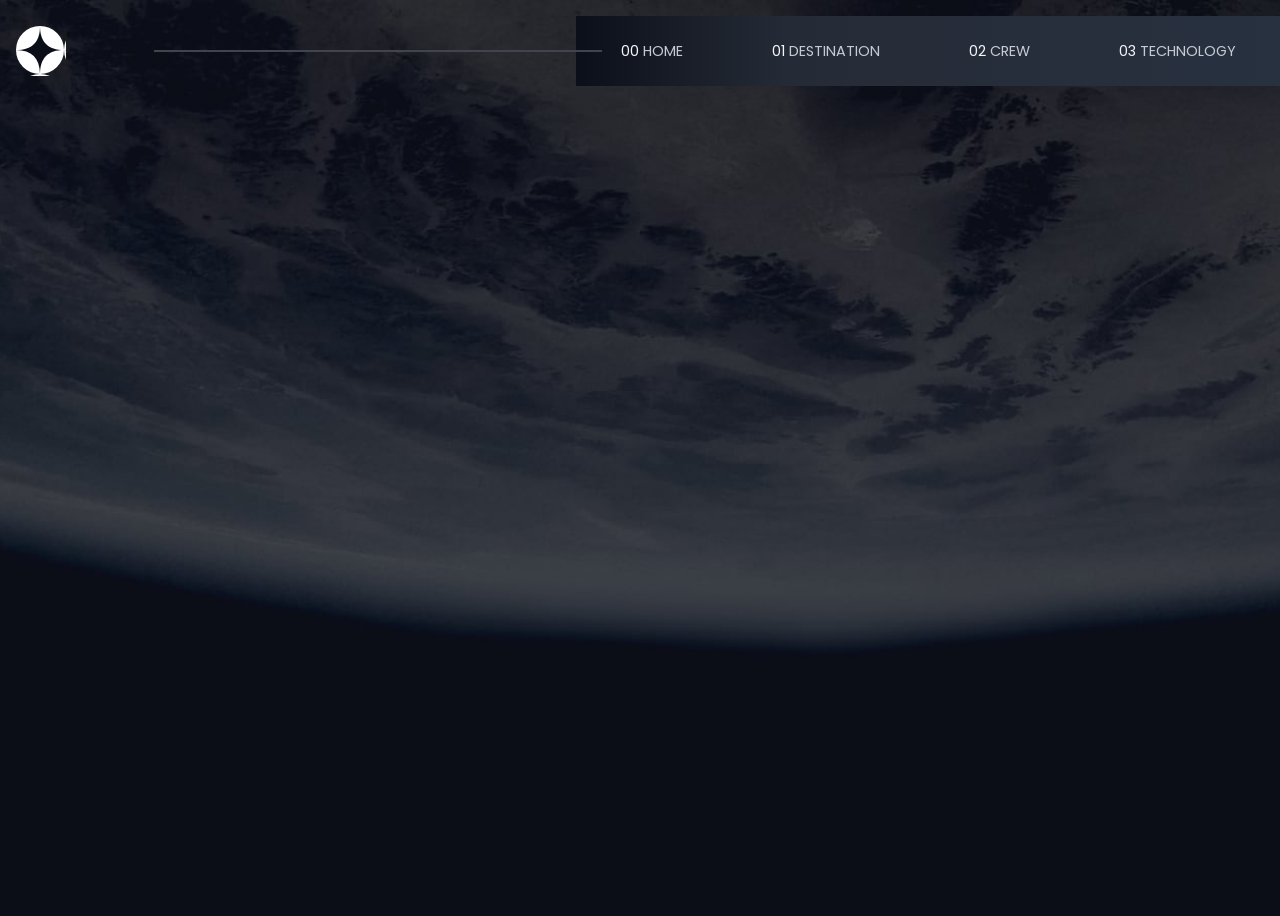
==== crew.html @ 9f6f8373 "complete home page and destination page for desktop" ====
<!DOCTYPE html>
<html lang="en">
<head>
    <meta charset="UTF-8">
    <meta name="viewport" content="width=device-width, initial-scale=1.0">
    <title>Crew</title>
     <link href="style.css" rel="stylesheet">
    <link href="https://fonts.googleapis.com/css2?family=Cinzel:wght@400;700&display=swap" rel="stylesheet">
    <link href="https://fonts.googleapis.com/css2?family=Poppins:wght@200;300&display=swap" rel="stylesheet">
</head>
<body>
    <div id="header-placeholder"></div>
      <script src="header.js"></script>
    <script src="app.js"></script>
    
</body>
</html>
---- style.css ----
*{
    box-sizing: border-box;
    
}
 

body{
    width: 100%;
    min-height: 100vh;
    font-size: 1rem;
    font-family:"Poppins", sans-serif;
  margin: 0;
    padding: 0;
    background-position: center;
    background-size: cover;
    background-repeat: no-repeat;
    overflow-x: hidden;

}
  
nav{
    display: flex;
    flex-direction: row;
    align-items: center;
}

nav a{
    color: #c6cbd3;
    text-decoration: none;
}

.nav-numb{
    color:#f4f5fa;
}
  #bod-tit{
       margin: auto;
        width: 100%;
      justify-content: center;
        display: flex;
        flex-direction: row;
        justify-content: space-around;
        align-items: center;

  }

  .home-int, .home-txt{
    color: #9b9db3;
  }

  .home-tit{
    color: white;
    font-family: "Cinzel", sans-serif;
  }

  .home-circ{
   font-family: "Cinzel", sans-serif;
   display: flex;
   flex-direction: column;
   justify-content: center;
   align-items: center;

  }

  .aBox{
    display: flex;
    flex-direction: column;
    height: 100%;
    justify-content: center;
    align-items: center;
  }

   .des-num{
        color: #383c46;
        font-weight: bold;

    }

    .des-tit{
        color: #fbffff;
    }

    .month-tit, .mil-tit{
        color: #aeaeb6;
    }

    .planet-time{
        display: flex;
        flex-direction: row;
        justify-content: space-between;
    }

@media screen and (max-width: 480px){
 #bod-tit,.home-cont{
       width: 98%;
    }

   
}

.des-down{
    width: 100%;
}

.planet-name{
    display: flex;
    flex-direction: row;
     color: #bec3cf;
}

.planettxt{
    color: #787b8b;
}

.planettit{
    color: #ffffff;
    font-family: "Cinzel", sans-serif;
}

.month-txt, .mil-txt{
color: #e2e5eb;
font-family: "Cinzel", sans-serif;
}

.planet-box{
     background-image: url("image-moon.png");
       background-size: cover;
}

@media screen and (max-width: 768px) {
    #bod-tit{
        max-width: 480px;
    }
    
    nav a{
        font-size: 0.75rem;
        font-weight: 500;
    }

    .logo-box{
        height: 50px;
        width: 50px;
        transform: scale(0.75);
    }
    .line{
        display: none;
    }
    
    .home-cont{
     display: flex;
     flex-direction: column;
     justify-content: center;
     align-items: center;
     margin: 0 auto;
     max-width: 480px;
     text-align: center;
     margin-top: 1rem;
     margin-bottom:2rem ;
    }

     .home-txt{
        max-width: 41ch;
        font-size: 0.88rem;
        margin-top: -1rem;
        line-height: 22px;
    }

    .home-tit{
        font-size: 5rem;
        letter-spacing: 10px;
        

    }

    .home-int{
        margin-bottom: -4rem;
        font-size: 1.25rem;
    }

    .home-circ{
        width: 140px;
        height: 140px;
        background-color: white;
        border-radius: 50%;
        font-size: 1.5rem;
        margin-top: 3rem;
    }
     .des-tit{
        font-size: 1rem;
        word-spacing: 4.5px;
        letter-spacing: 2px;
    }
    
    .des-down{
        display: flex;
        flex-direction: column-reverse;
        justify-content: space-between;
        margin-top: 4rem;
        
    }

    .planet-box{
        
       width: 200px;
       height: 200px;
    }

     

    .planet-name{
        width: 50%;
        justify-content: space-between;
      
    }


    .planettit{
        font-size: 3rem;
       
    }

    .planettxt{
        font-size: 1.05rem;
        line-height: 26px;
    }

    .planet-time{
        width: 70%;
    }

    .month-txt, .mil-txt{
        font-size: 1.4rem;
    }

    .mil-tit, .month-tit{
        font-size: 0.8rem;
    }
}

@media screen and (min-width: 769px){
  .logo-box{
        height: 50px;
        width: 50px;
         
    }

    
        nav{
 background: #131522 ;

height: 70px;
font-size: 0.9rem;
justify-content: space-around;
width: 55%;
    }

    #bod-tit{
    margin-top: 1rem;
     
    }

    .home-cont{
        width: 100%;
        max-width: 550px;
        margin: 0 auto;
         display: flex;
     flex-direction: column;
     justify-content: center;
     align-items: center;
     text-align: center;
     margin : 2rem auto;
     
    }

    .home-txt{
        max-width: 41ch;
        font-size: 1.05rem;
        margin-top: -4rem;
        line-height: 27px;
    }

    .home-tit{
        font-size: 6.5rem;
    }

    .home-int{
     font-size: 0.9rem;
     margin-bottom: -7rem;
    }

     .home-circ{
        width: 150px;
        height: 150px;
        background-color: white;
        border-radius: 50%;
        font-size: 1.5rem;
        margin-top: 3rem;
    }
}
@media screen and (min-width: 1024px){

    nav{
 background: linear-gradient(
    90deg,
    #0b0f1a 0%,
    #252b36 30%,
    #283140 100%
);;
}

.home-cont{
    width: 100%;
    min-width: 950px;
    flex-direction: row;
    justify-content: space-between;
    align-items: center;
   margin-top: 9rem;
}

.des-cont{
   width: 100%;
max-width: 1000px;
display: flex;
    flex-direction: column;
   
    margin: 0 auto;
   margin-top: 3.5rem; 
}

#bod-tit{
    justify-content: space-between;
    width: 100%;
}

.logo-box{
    margin-left: 1rem;
}
.home-circ{
        width: 170px;
        height: 170px;
        background-color: white;
        border-radius: 50%;
        font-size: 1.6rem;
        margin-top: 3rem;
    }

    .line{
        background-color: #41434e;
        width: 35%;
        height: 2px;
        position: absolute;
        z-index: 1;
        margin-left: 12%;
    }

    .downDiv{
        width: 20px;
        height: 1px;
        background-color: white;
    }

    .des-tit{
        font-size: 1.2rem;
        word-spacing: 4.5px;
        letter-spacing: 2px;
    }
    
    .des-down{
        display: flex;
        flex-direction: row;
        justify-content: space-between;
        margin-top: 4rem;
        
    }

    .planet-box{
        
       width: 400px;
       height: 400px;
    }

    .planet-inf{
        width: 500px;
    }

    .planet-name{
        width: 50%;
        justify-content: space-between;
        margin-bottom: -4.5rem;
    }


    .planettit{
        font-size: 6rem;
        margin-bottom: -0.4rem;
    }

    .planettxt{
        font-size: 1.05rem;
        line-height: 26px;
    }

    .planet-time{
        width: 70%;
    }

    .month-txt, .mil-txt{
        font-size: 1.4rem;
    }

    .mil-tit, .month-tit{
        font-size: 0.8rem;
    }

}
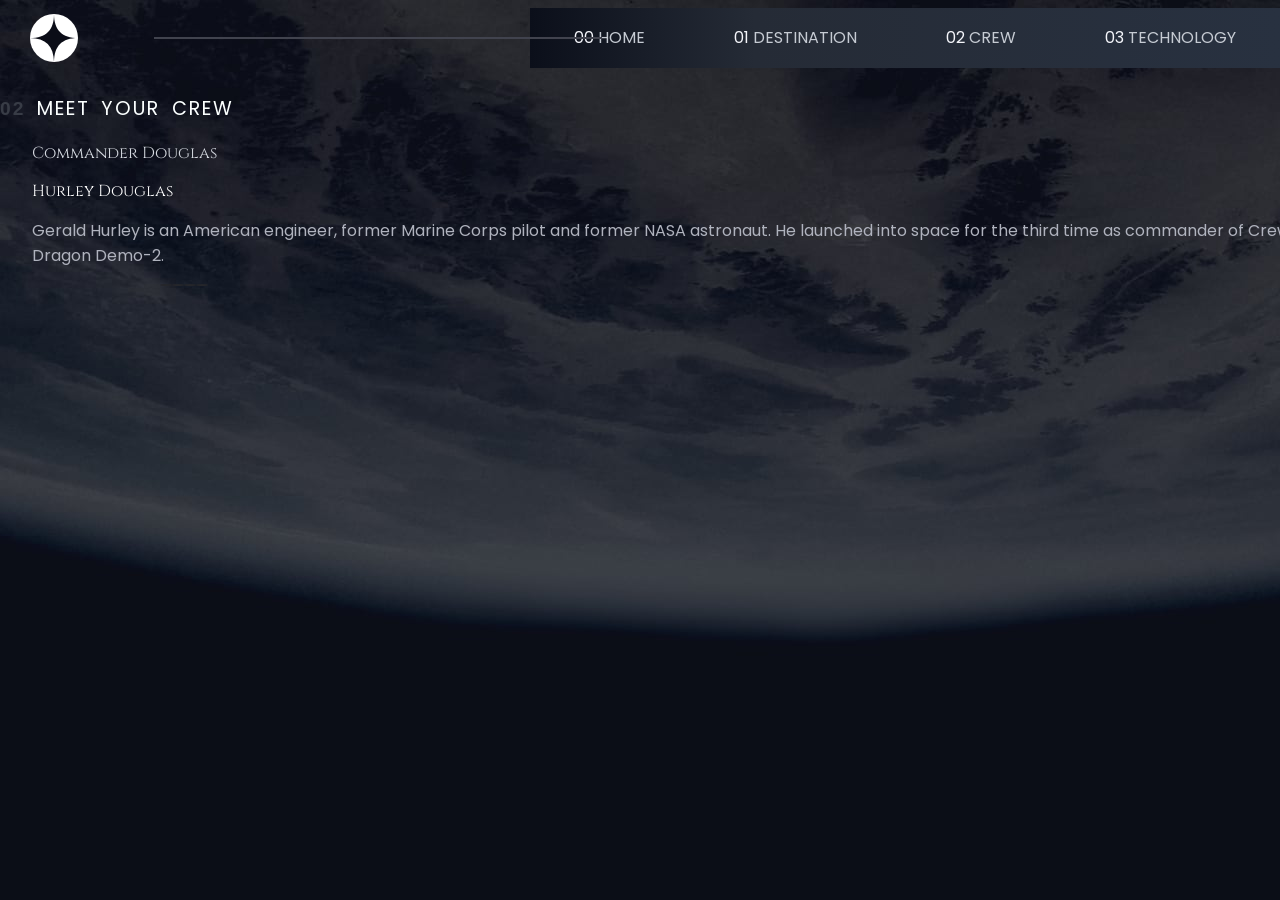
==== commit 6c54b983: "update css for desktop and add crew page mob and tablet desing" ====
--- a/crew.html
+++ b/crew.html
@@ -10,6 +10,26 @@
 </head>
 <body>
     <div id="header-placeholder"></div>
+    <div class="crew-cont">
+         <p class="des-tit"><span class="des-num">02</span> MEET YOUR CREW</p>
+         <div class="crew-infcont">
+            <div class="crew-left">
+                <p class="position">Commander Douglas</p>
+                <p class="crew-name">Hurley Douglas</p>
+                <p class="crew-txt">Gerald Hurley is an American engineer, former Marine Corps pilot and former NASA astronaut. He launched into space for the third time as commander of Crew Dragon Demo-2.</p>
+                
+            </div>
+            <div class="crew-right">
+                 <div class="crew-buttons">
+                    <button class="crew-btn" type="button"></button>
+                    <button class="crew-btn" type="button"></button>
+                    <button class="crew-btn" type="button"></button>
+                    <button class="crew-btn" type="button"></button>
+                </div>
+                <div class="person-box"></div>
+            </div>
+         </div>
+    </div>
       <script src="header.js"></script>
     <script src="app.js"></script>
     
--- a/style.css
+++ b/style.css
@@ -89,13 +89,7 @@
         justify-content: space-between;
     }
 
-@media screen and (max-width: 480px){
- #bod-tit,.home-cont{
-       width: 98%;
-    }
-
-   
-}
+ 
 
 .des-down{
     width: 100%;
@@ -105,13 +99,14 @@
     display: flex;
     flex-direction: row;
      color: #bec3cf;
+  
 }
 
 .planettxt{
     color: #787b8b;
 }
 
-.planettit{
+.planettit, .crew-name{
     color: #ffffff;
     font-family: "Cinzel", sans-serif;
 }
@@ -126,6 +121,70 @@
        background-size: cover;
 }
 
+ .down-line, .headdown{
+        max-width: 70px;
+        height: 2px;
+        background-color: white;
+        margin: 0 auto;
+    }
+
+ .position{
+   color: #d5d9e0;
+font-family: "Cinzel", sans-serif;
+
+ }
+
+ .crew-txt{
+    color: #b0b3be;
+ }
+
+ .crew-btn{
+    background-color: #25262a;
+    border: none;
+    border-radius: 50%;
+ }
+    
+.crew-buttons{
+    display: flex;
+    flex-direction: row;
+ 
+    justify-content: space-around;
+     
+}
+
+.person-box{
+    background-image: url("image-douglas-hurley.png");
+    background-repeat: no-repeat;
+    background-position: center;
+    background-size: cover;
+    
+}
+
+.crew-right{
+    display: flex;
+    justify-content: center;
+    width: 80%;
+    margin: 1rem auto;
+     
+}
+
+
+
+ 
+@media screen and (max-width: 480px){
+ #bod-tit,.home-cont, .des-cont, .crew-cont{
+       width: 98%;
+    }
+ .planet-time{
+    margin: 0 auto;
+ }
+
+ nav{
+     width: 80%;
+ }
+   
+}
+
 @media screen and (max-width: 768px) {
     #bod-tit{
         max-width: 480px;
@@ -134,12 +193,24 @@
     nav a{
         font-size: 0.75rem;
         font-weight: 500;
+     
+    }
+     
+    .nav-numb{
+        display: none;
+    }
+    
+    nav{ 
+     width: 70%;
+        justify-content: space-around;
+         background: #131522 ;
+         height: 30px;
     }
 
     .logo-box{
         height: 50px;
         width: 50px;
-        transform: scale(0.75);
+        transform: scale(0.5);
     }
     .line{
         display: none;
@@ -185,9 +256,11 @@
         margin-top: 3rem;
     }
      .des-tit{
-        font-size: 1rem;
+        font-size: 0.95rem;
         word-spacing: 4.5px;
         letter-spacing: 2px;
+        margin-left: 1rem;
+        margin-top: 2rem;
     }
     
     .des-down{
@@ -195,21 +268,23 @@
         flex-direction: column-reverse;
         justify-content: space-between;
         margin-top: 4rem;
-        
+        width: 98%;
+        margin: 0 auto;
     }
 
     .planet-box{
         
-       width: 200px;
-       height: 200px;
+       width: 220px;
+       height: 220px;
+       margin: 0 auto;
     }
 
      
 
     .planet-name{
-        width: 50%;
-        justify-content: space-between;
-      
+        width: 80%;
+        justify-content: space-around;
+    
     }
 
 
@@ -219,24 +294,89 @@
     }
 
     .planettxt{
-        font-size: 1.05rem;
-        line-height: 26px;
+        font-size: 0.95rem;
+        line-height: 22px;
+        max-width: 38ch;
+        margin-left: 1rem;
     }
 
     .planet-time{
-        width: 70%;
+        width: 80%;
+        
     }
 
     .month-txt, .mil-txt{
-        font-size: 1.4rem;
+        font-size: 1.25rem;
     }
 
     .mil-tit, .month-tit{
-        font-size: 0.8rem;
-    }
-}
-
-@media screen and (min-width: 769px){
+        font-size: 0.7rem;
+    }
+    
+    .des-cont, .crew-cont{
+        max-width: 480px;
+        width: 100%;
+        margin: 0 auto 2rem;
+        padding-left: 0.3rem;
+    }
+    .down-line{
+        max-width: 70px;
+        height: 2px;
+        background-color: white;
+        margin: 0 auto;
+    }
+
+.crew-infcont{
+    text-align: center;
+    display: flex;
+    flex-direction: column-reverse;
+   
+   }
+.crew-buttons{
+  width: 80px;
+  margin: 1rem auto;
+}
+
+  .crew-btn{
+    width: 12px;
+    height: 12px;
+  }
+
+  .person-box{
+    width: 230px;
+    height: 320px;
+    margin: 0 auto;
+  }
+
+  .crew-right{
+    flex-direction: column-reverse;
+
+  }
+
+  .position{
+    font-size: 1.1rem;
+  }
+
+  .crew-name{
+    font-size: 1.7rem;
+  }
+
+  .crew-txt{
+    font-size: 0.9rem;
+    max-width: 39ch;
+    margin: 0 auto;
+  }
+
+  .crew-left{
+    width: 100%;
+  }
+
+  .crew-cont{
+    margin-bottom: 3rem;
+  }
+}
+
+@media screen and (min-width: 769px) and (max-width: 1024px){
   .logo-box{
         height: 50px;
         width: 50px;
@@ -251,7 +391,10 @@
 font-size: 0.9rem;
 justify-content: space-around;
 width: 55%;
-    }
+ 
+    }
+
+   
 
     #bod-tit{
     margin-top: 1rem;
@@ -295,8 +438,124 @@
         font-size: 1.5rem;
         margin-top: 3rem;
     }
-}
-@media screen and (min-width: 1024px){
+
+    .des-tit{
+        font-size: 1.2rem;
+        word-spacing: 4.5px;
+        letter-spacing: 2px;
+        margin-left: 1rem;
+        margin-top: 2rem;
+         
+    }
+    
+    .des-down{
+        display: flex;
+        flex-direction: column-reverse;
+        justify-content: space-between;
+        margin-top: 4rem;
+        width: 98%;
+        margin: 0 auto;
+    }
+
+    .planet-box{
+        
+       width: 250px;
+       height: 250px;
+       margin: 0 auto;
+    }
+
+     
+
+    .planet-name{
+        width: 80%;
+        justify-content: space-between;
+        font-size: 1.1rem;
+    }
+
+
+    .planettit{
+        font-size: 3.5rem;
+       
+    }
+
+    .planettxt{
+        font-size: 1rem;
+        line-height: 28px;
+        max-width: 40ch;
+        margin-left: 1rem;
+    }
+
+    .planet-time{
+        width: 80%;
+        
+    }
+
+    .month-txt, .mil-txt{
+        font-size: 1.4rem;
+    }
+
+    .mil-tit, .month-tit{
+        font-size: 0.9rem;
+    }
+    
+    .des-cont{
+        max-width: 480px;
+        width: 100%;
+        margin: 0 auto 3rem;
+        padding-left: 0.3rem;
+    }
+
+    .crew-cont{
+        max-width: 650px;
+        width: 100%;
+        margin: 2rem auto;
+    }
+
+    .crew-infcont{
+        max-width: 480px;
+        width: 100%;
+        margin: 3rem auto;
+        text-align: center;
+    }
+
+    .position{
+        font-size: 1.15rem;
+    }
+
+    .crew-name{
+        font-size: 1.7rem;
+    }
+
+    .crew-txt{
+        font-size: 0.95rem;
+        max-width: 48ch;
+        margin: 0 auto;
+    }
+
+    .crew-btn{
+        width: 15px;
+        height: 15px;
+    }
+
+    .crew-buttons{
+        width: 100px;
+         
+        margin: 0 auto 2rem;
+    }
+
+    .crew-right{
+        margin-top: 3rem;
+        flex-direction: column;
+    }
+
+    .person-box{
+        width: 300px;
+        height: 420px;
+        margin: 0 auto;
+    }
+} 
+ 
+@media screen and (min-width: 1025px){
 
     nav{
  background: linear-gradient(
@@ -304,28 +563,52 @@
     #0b0f1a 0%,
     #252b36 30%,
     #283140 100%
+     
 );;
-}
+display: flex;
+width: 750px;
+justify-content: space-around;
+height: 60px;
+}
+ 
 
 .home-cont{
     width: 100%;
-    min-width: 950px;
+  max-width: 1000px;
+  display: flex;
     flex-direction: row;
-    justify-content: space-between;
+     justify-content: space-between;
+    
     align-items: center;
-   margin-top: 9rem;
-}
+   margin: 9rem auto 0;
+}
+
+  
 
 .des-cont{
    width: 100%;
 max-width: 1000px;
 display: flex;
     flex-direction: column;
-   
-    margin: 0 auto;
-   margin-top: 3.5rem; 
-}
-
+  
+    margin:3.5rem auto 0;
+ 
+}
+.home-int{
+    font-size: 1.2rem;
+    margin-bottom: -6rem;
+}
+
+.home-tit{
+    font-size: 7rem;
+}
+
+.home-txt{
+    max-width: 50ch;
+    margin-top: -5rem;
+    font-size: 0.9rem;
+    line-height: 25px;
+}
 #bod-tit{
     justify-content: space-between;
     width: 100%;
@@ -333,10 +616,14 @@
 
 .logo-box{
     margin-left: 1rem;
+    width: 75px;
+    height: 75px;
+    background-repeat: no-repeat;
+    background-position: center;
 }
 .home-circ{
-        width: 170px;
-        height: 170px;
+        width: 180px;
+        height: 180px;
         background-color: white;
         border-radius: 50%;
         font-size: 1.6rem;
@@ -410,5 +697,32 @@
     .mil-tit, .month-tit{
         font-size: 0.8rem;
     }
-
+    
+    .planet-name p:hover{
+        cursor: pointer;
+    }
+
+    .crew-cont{
+  
+    }
+    
+
+    .crew-right{
+        flex-direction: row;
+        justify-content: space-between;
+        align-items: center;
+
+    }
+
+    .crew-left{
+        text-align: start;
+        margin: 0;
+    }
+
+    .crew-infcont{
+        width: 100%;
+        margin-left: 2rem;
+      
+    }
+    
 }
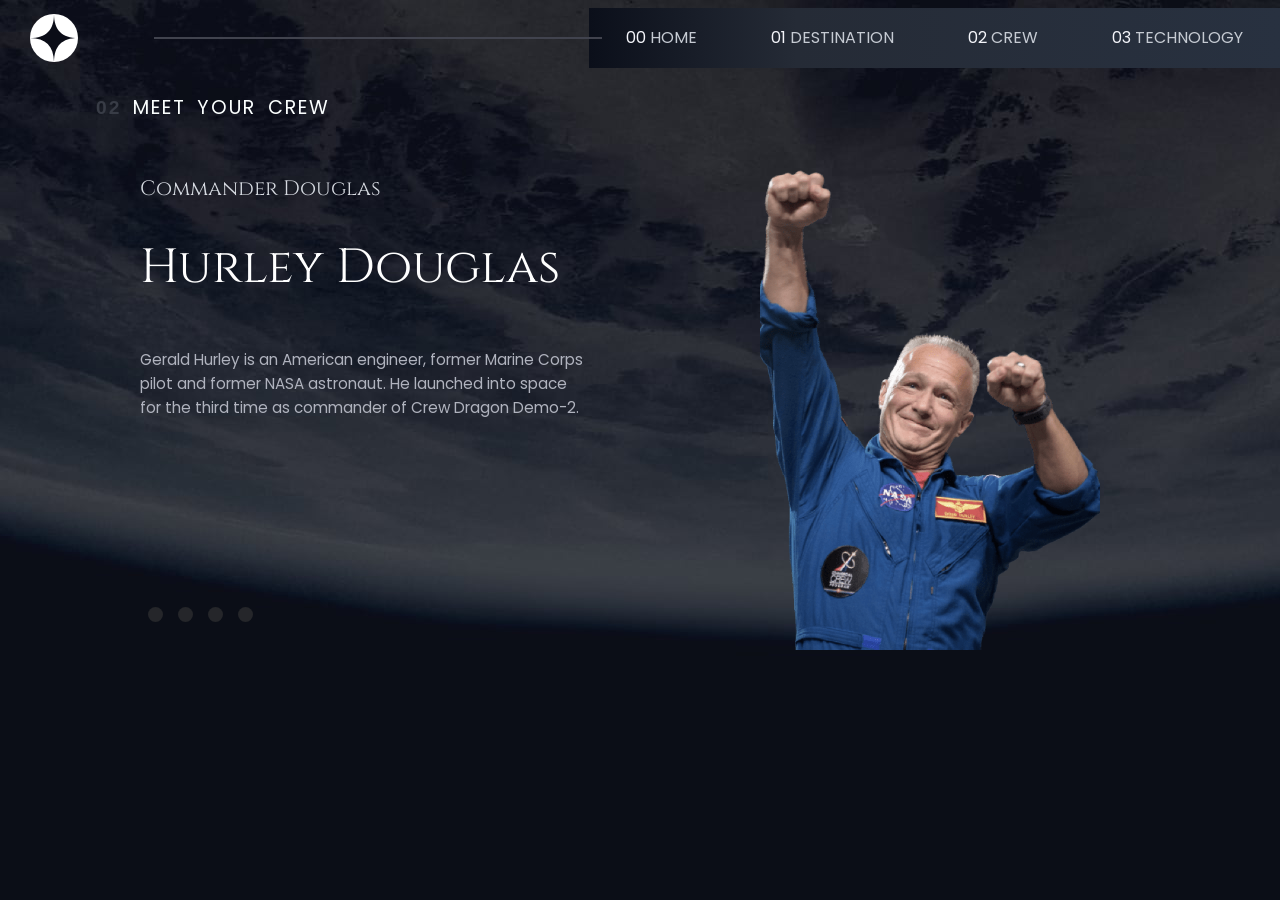
==== commit 85886be4: "add crew page" ====
--- a/crew.html
+++ b/crew.html
@@ -14,18 +14,21 @@
          <p class="des-tit"><span class="des-num">02</span> MEET YOUR CREW</p>
          <div class="crew-infcont">
             <div class="crew-left">
+                <div class="up"> 
                 <p class="position">Commander Douglas</p>
                 <p class="crew-name">Hurley Douglas</p>
                 <p class="crew-txt">Gerald Hurley is an American engineer, former Marine Corps pilot and former NASA astronaut. He launched into space for the third time as commander of Crew Dragon Demo-2.</p>
-                
+                </div>
+                   <div class="crew-buttons">
+                    <button class="crew-btn" type="button" id="btn1"></button>
+                    <button class="crew-btn" type="button" id="btn2"></button>
+                    <button class="crew-btn" type="button" id="btn3"></button>
+                    <button class="crew-btn" type="button" id="btn4"></button>
+                </div>
             </div>
+
             <div class="crew-right">
-                 <div class="crew-buttons">
-                    <button class="crew-btn" type="button"></button>
-                    <button class="crew-btn" type="button"></button>
-                    <button class="crew-btn" type="button"></button>
-                    <button class="crew-btn" type="button"></button>
-                </div>
+               
                 <div class="person-box"></div>
             </div>
          </div>
--- a/style.css
+++ b/style.css
@@ -332,6 +332,12 @@
     flex-direction: column-reverse;
    
    }
+
+   .crew-left{
+     display: flex;
+    flex-direction: column-reverse;
+   
+   }
 .crew-buttons{
   width: 80px;
   margin: 1rem auto;
@@ -540,7 +546,7 @@
     .crew-buttons{
         width: 100px;
          
-        margin: 0 auto 2rem;
+        margin: 2rem auto ;
     }
 
     .crew-right{
@@ -552,6 +558,12 @@
         width: 300px;
         height: 420px;
         margin: 0 auto;
+    }
+
+    .up{
+        min-height: 270px;
+        height: 100%;
+         
     }
 } 
  
@@ -566,7 +578,7 @@
      
 );;
 display: flex;
-width: 750px;
+width: 54%;
 justify-content: space-around;
 height: 60px;
 }
@@ -702,17 +714,18 @@
         cursor: pointer;
     }
 
-    .crew-cont{
-  
-    }
-    
-
-    .crew-right{
-        flex-direction: row;
-        justify-content: space-between;
-        align-items: center;
-
-    }
+     .person-box{
+        width: 340px;
+        height: 480px;
+         
+     }
+    
+.up{
+    max-height: 400px;
+    height: 100%;
+    
+}
+    
 
     .crew-left{
         text-align: start;
@@ -724,5 +737,54 @@
         margin-left: 2rem;
       
     }
+
+    .crew-infcont{
+        max-width: 1000px;
+        width: 100%;
+        margin: 2rem auto 0;
+        display: flex;
+        flex-direction: row;
+ 
+    }
+
+    .crew-btn{
+        width: 15px;
+        height: 15px;
+    }
+
+    .crew-btn:hover{
+        cursor: pointer;
+    }
+
+    .crew-buttons{
+        width: 120px;
+        margin-top: 2rem;
+    }
+    
+    .position{
+        font-size: 1.3rem;
+        margin-bottom: -1rem;
+    }
+
+    .crew-name{
+        font-size: 3rem;
+        min-width: 20ch;
+    }
+
+    .crew-txt{
+        max-width: 50ch;
+        font-size: 0.95rem;
+        line-height: 24px;
+    }
+    
+   .crew-cont .des-tit{
+     
+    margin-top: 2cqb;
+   }
+
+   .crew-cont{
+    width: 85%;
+    margin: 0 auto;
+   }
     
 }
